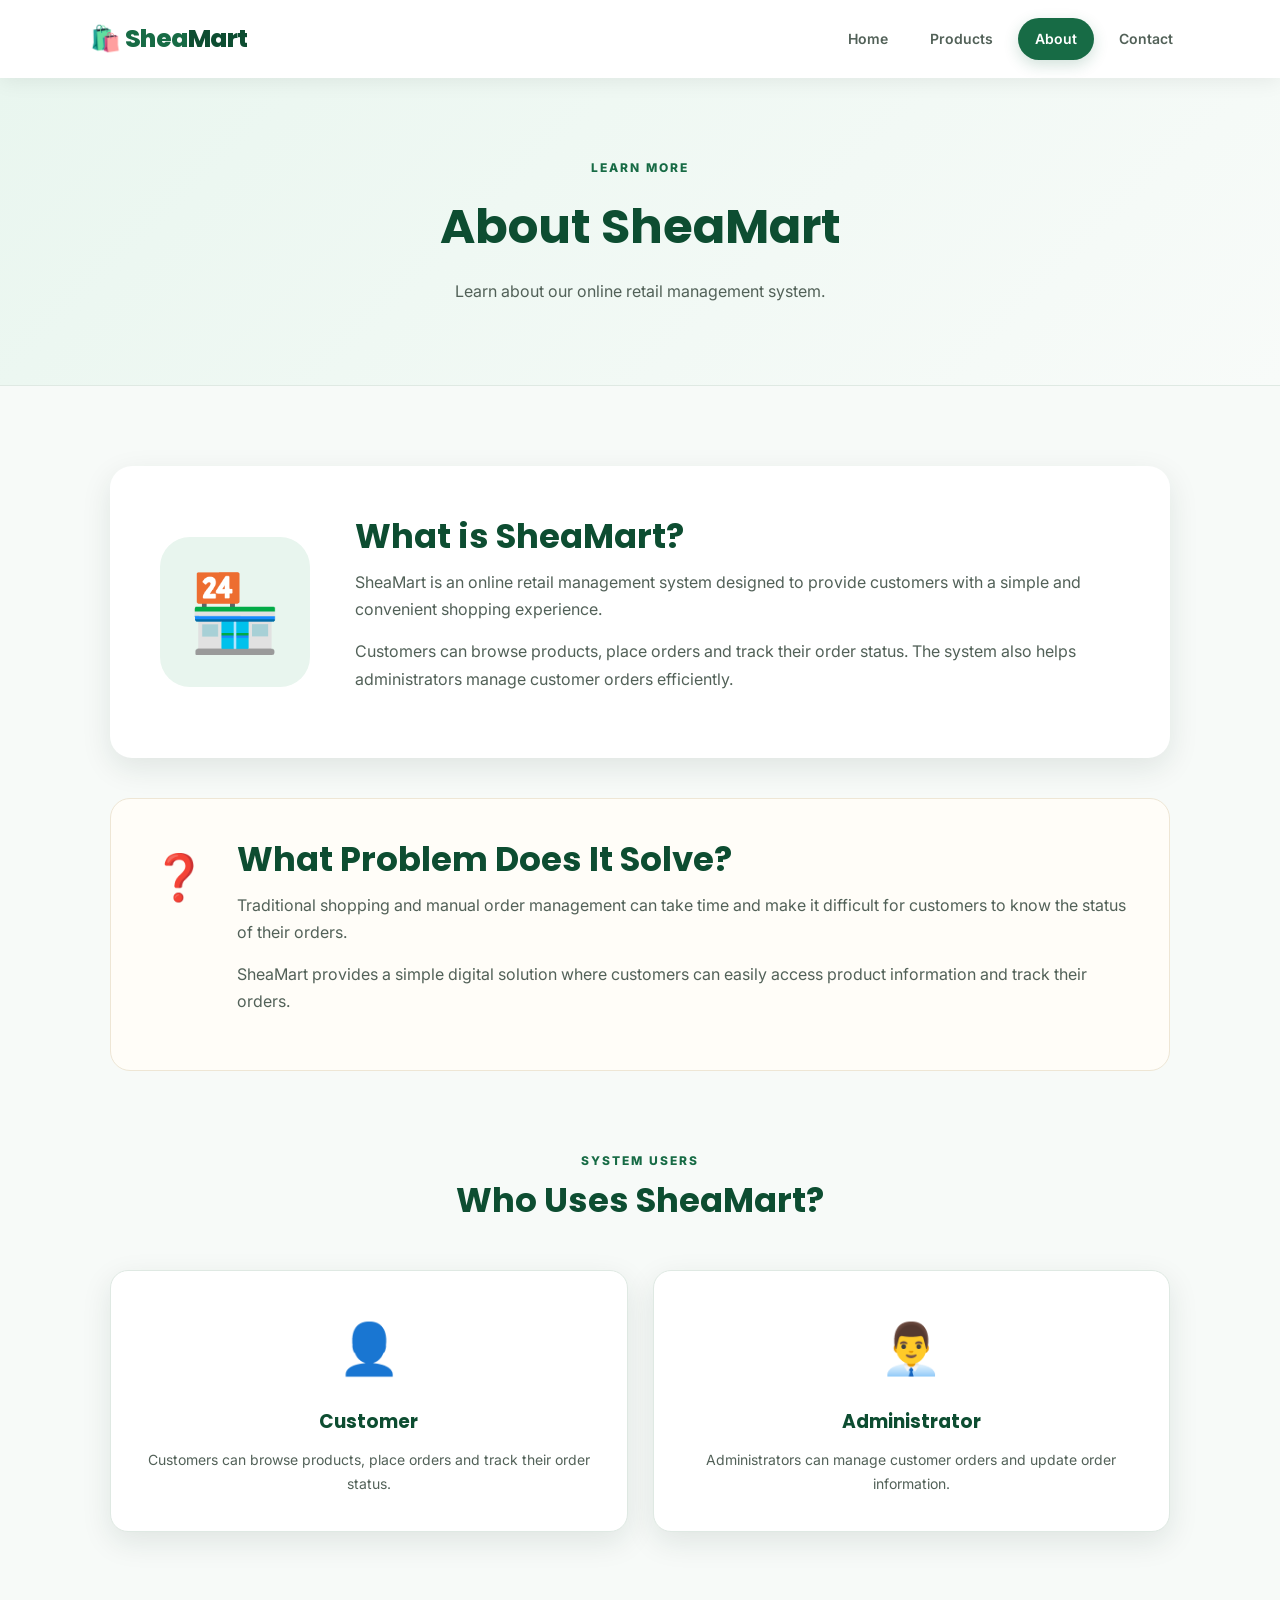
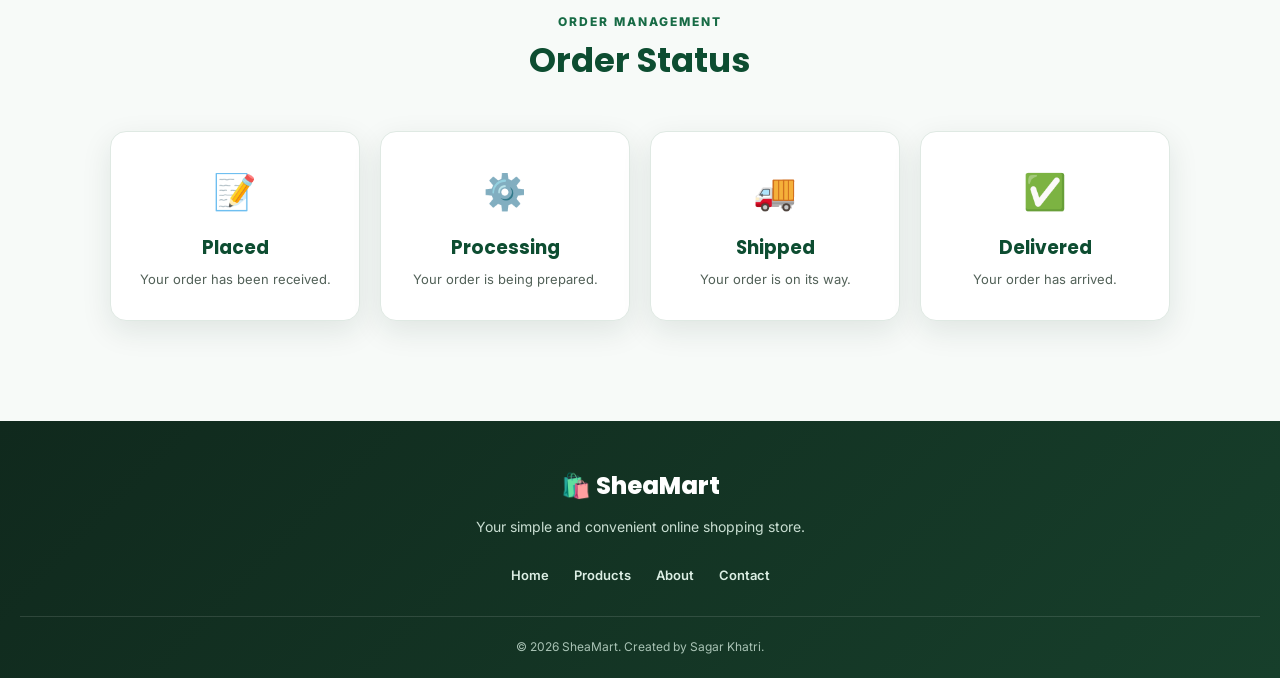
==== about.html @ f66f4bc7 "Add files via upload" ====
<!DOCTYPE html>
<html lang="en">

<head>

    <meta charset="UTF-8">
    <meta name="viewport" content="width=device-width, initial-scale=1.0">

    <title>About | SheaMart</title>

    <link rel="stylesheet" href="style.css">

</head>

<body>


    <!-- HEADER -->

    <header class="header">

        <div class="logo">
            🛍️ <span>Shea</span>Mart
        </div>

        <nav>

            <a href="index.html">
                Home
            </a>

            <a href="products.html">
                Products
            </a>

            <a href="about.html" class="active">
                About
            </a>

            <a href="contact.html">
                Contact
            </a>

        </nav>

    </header>


    <!-- PAGE BANNER -->

    <section class="page-banner">

        <p class="section-label">
            LEARN MORE
        </p>

        <h1>About SheaMart</h1>

        <p>
            Learn about our online retail management system.
        </p>

    </section>


    <!-- ABOUT CONTENT -->

    <section class="about-page">


        <div class="about-box">

            <div class="large-icon">
                🏪
            </div>

            <div>

                <h2>What is SheaMart?</h2>

                <p>
                    SheaMart is an online retail management
                    system designed to provide customers with
                    a simple and convenient shopping experience.
                </p>

                <p>
                    Customers can browse products, place orders
                    and track their order status. The system also
                    helps administrators manage customer orders
                    efficiently.
                </p>

            </div>

        </div>


        <!-- PROBLEM -->

        <div class="information-card">

            <div class="info-icon">
                ❓
            </div>

            <div>

                <h2>What Problem Does It Solve?</h2>

                <p>
                    Traditional shopping and manual order
                    management can take time and make it
                    difficult for customers to know the status
                    of their orders.
                </p>

                <p>
                    SheaMart provides a simple digital solution
                    where customers can easily access product
                    information and track their orders.
                </p>

            </div>

        </div>


        <!-- USERS -->

        <div class="users-section">

            <div class="section-heading">

                <p class="section-label">
                    SYSTEM USERS
                </p>

                <h2>Who Uses SheaMart?</h2>

            </div>


            <div class="user-cards">

                <div class="user-card">

                    <div class="user-icon">
                        👤
                    </div>

                    <h3>Customer</h3>

                    <p>
                        Customers can browse products,
                        place orders and track their
                        order status.
                    </p>

                </div>


                <div class="user-card">

                    <div class="user-icon">
                        👨‍💼
                    </div>

                    <h3>Administrator</h3>

                    <p>
                        Administrators can manage
                        customer orders and update
                        order information.
                    </p>

                </div>

            </div>

        </div>


        <!-- ORDER STATUS -->

        <div class="status-section">

            <div class="section-heading">

                <p class="section-label">
                    ORDER MANAGEMENT
                </p>

                <h2>Order Status</h2>

            </div>


            <div class="status-grid">

                <div class="status-card">
                    <span>📝</span>
                    <h3>Placed</h3>
                    <p>Your order has been received.</p>
                </div>

                <div class="status-card">
                    <span>⚙️</span>
                    <h3>Processing</h3>
                    <p>Your order is being prepared.</p>
                </div>

                <div class="status-card">
                    <span>🚚</span>
                    <h3>Shipped</h3>
                    <p>Your order is on its way.</p>
                </div>

                <div class="status-card">
                    <span>✅</span>
                    <h3>Delivered</h3>
                    <p>Your order has arrived.</p>
                </div>

            </div>

        </div>

    </section>


    <!-- FOOTER -->

    <footer>

        <div class="footer-logo">
            🛍️ SheaMart
        </div>

        <p>
            Your simple and convenient online shopping store.
        </p>

        <div class="footer-links">

            <a href="index.html">Home</a>
            <a href="products.html">Products</a>
            <a href="about.html">About</a>
            <a href="contact.html">Contact</a>

        </div>

        <div class="footer-bottom">
            © 2026 SheaMart. Created by Sagar Khatri.
        </div>

    </footer>


</body>

</html>
---- style.css ----
/* =========================================================
   SHEAMART WEBSITE
   Main Stylesheet
   Created by Sagar Khatri
   ========================================================= */


/* GOOGLE FONTS */

@import url('https://fonts.googleapis.com/css2?family=Inter:wght@400;500;600;700&family=Poppins:wght@500;600;700;800&display=swap');


/* =========================================================
   VARIABLES
   ========================================================= */

:root {

    --green: #176b45;

    --dark-green: #0d4d31;

    --light-green: #e8f5ee;

    --lighter-green: #f4faf6;

    --gold: #d9a441;

    --dark: #17231d;

    --text: #526158;

    --white: #ffffff;

    --background: #f7faf8;

    --border: #dfe9e3;

    --shadow:
        0 10px 30px rgba(23, 50, 38, 0.10);

    --large-shadow:
        0 20px 50px rgba(23, 50, 38, 0.14);
}


/* =========================================================
   RESET
   ========================================================= */

* {

    margin: 0;

    padding: 0;

    box-sizing: border-box;
}


html {

    scroll-behavior: smooth;
}


body {

    font-family: 'Inter', Arial, sans-serif;

    background: var(--background);

    color: var(--dark);

    line-height: 1.7;

    min-height: 100vh;
}


a {

    text-decoration: none;
}


button,
input,
textarea {

    font-family: inherit;
}


/* =========================================================
   HEADER
   ========================================================= */

.header {

    background: var(--white);

    min-height: 78px;

    padding: 0 7%;

    display: flex;

    align-items: center;

    justify-content: space-between;

    position: sticky;

    top: 0;

    z-index: 1000;

    box-shadow:
        0 3px 20px rgba(0, 0, 0, 0.07);
}


/* LOGO */

.logo {

    font-family: 'Poppins', sans-serif;

    font-size: 25px;

    font-weight: 800;

    color: var(--dark-green);

    letter-spacing: -0.5px;
}


.logo span {

    color: var(--green);
}


/* NAVIGATION */

nav {

    display: flex;

    align-items: center;

    gap: 8px;
}


nav a {

    color: var(--text);

    font-size: 14px;

    font-weight: 600;

    padding: 9px 17px;

    border-radius: 25px;

    transition: all 0.3s ease;
}


nav a:hover {

    background: var(--light-green);

    color: var(--green);

    transform: translateY(-2px);
}


nav a.active {

    background: var(--green);

    color: white;

    box-shadow:
        0 5px 15px rgba(23, 107, 69, 0.20);
}


/* =========================================================
   HERO
   ========================================================= */

.hero {

    min-height: 590px;

    padding: 70px 9%;

    display: flex;

    align-items: center;

    justify-content: space-between;

    gap: 60px;

    background:
        linear-gradient(
            135deg,
            #eaf6ef,
            #f7faf8
        );
}


.hero-content {

    max-width: 650px;

    text-align: left;
}


.hero-small {

    color: var(--green);

    font-size: 13px;

    font-weight: 800;

    letter-spacing: 2px;

    margin-bottom: 15px;
}


.hero h1 {

    font-family: 'Poppins', sans-serif;

    font-size: clamp(45px, 6vw, 72px);

    line-height: 1.08;

    color: var(--dark-green);

    margin-bottom: 25px;

    letter-spacing: -2px;
}


.hero-content > p:not(.hero-small) {

    max-width: 570px;

    font-size: 17px;

    color: var(--text);

    margin-bottom: 35px;
}


/* HERO IMAGE */

.hero-image {

    width: 350px;

    height: 350px;

    border-radius: 50%;

    display: flex;

    justify-content: center;

    align-items: center;

    font-size: 130px;

    background: white;

    border: 15px solid #dff0e6;

    box-shadow: var(--large-shadow);

    animation: floating 4s ease-in-out infinite;
}


@keyframes floating {

    0% {
        transform: translateY(0);
    }

    50% {
        transform: translateY(-12px);
    }

    100% {
        transform: translateY(0);
    }
}


/* BUTTON */

.hero-button {

    display: inline-block;

    padding: 14px 28px;

    background:
        linear-gradient(
            135deg,
            var(--dark-green),
            var(--green)
        );

    color: white;

    font-weight: 700;

    border-radius: 10px;

    transition: all 0.3s ease;

    box-shadow:
        0 8px 20px rgba(23, 107, 69, 0.20);
}


.hero-button:hover {

    transform: translateY(-4px);

    box-shadow:
        0 14px 28px rgba(23, 107, 69, 0.28);
}


/* =========================================================
   GENERAL SECTIONS
   ========================================================= */

.section {

    padding: 90px 7%;
}


.section-heading {

    text-align: center;

    max-width: 700px;

    margin: 0 auto 50px;
}


.section-label {

    color: var(--green);

    font-size: 12px;

    font-weight: 800;

    letter-spacing: 2px;

    margin-bottom: 8px;
}


.section-heading h2,
.about-home h2,
.contact-info h2,
.about-box h2,
.information-card h2 {

    font-family: 'Poppins', sans-serif;

    color: var(--dark-green);

    font-size: 34px;

    line-height: 1.2;

    margin-bottom: 12px;
}


.section-heading > p:last-child {

    color: var(--text);
}


/* =========================================================
   CATEGORY CARDS
   ========================================================= */

.category-container {

    max-width: 1200px;

    margin: auto;

    display: grid;

    grid-template-columns:
        repeat(4, 1fr);

    gap: 25px;
}


.category-card {

    background: white;

    padding: 35px 25px;

    border-radius: 18px;

    text-align: center;

    border: 1px solid var(--border);

    box-shadow: var(--shadow);

    transition: all 0.35s ease;
}


.category-card:hover {

    transform: translateY(-10px);

    box-shadow: var(--large-shadow);

    border-color: #b9dac7;
}


.category-icon {

    width: 75px;

    height: 75px;

    margin: 0 auto 20px;

    display: flex;

    justify-content: center;

    align-items: center;

    font-size: 38px;

    background: var(--light-green);

    border-radius: 20px;
}


.category-card h3 {

    font-family: 'Poppins', sans-serif;

    color: var(--dark-green);

    margin-bottom: 10px;

    font-size: 20px;
}


.category-card p {

    color: var(--text);

    font-size: 14px;

    margin-bottom: 18px;
}


.category-card a {

    color: var(--green);

    font-weight: 700;

    font-size: 14px;
}


/* =========================================================
   ABOUT HOME
   ========================================================= */

.about-home {

    max-width: 1150px;

    margin: 30px auto 90px;

    padding: 55px;

    border-radius: 25px;

    background:
        linear-gradient(
            135deg,
            var(--dark-green),
            var(--green)
        );

    color: white;

    display: flex;

    align-items: center;

    gap: 45px;

    box-shadow: var(--large-shadow);
}


.about-icon {

    min-width: 130px;

    height: 130px;

    border-radius: 25px;

    display: flex;

    justify-content: center;

    align-items: center;

    font-size: 65px;

    background: rgba(255, 255, 255, 0.12);
}


.about-home .section-label {

    color: #cce9d9;
}


.about-home h2 {

    color: white;

    margin-bottom: 15px;
}


.about-home p:not(.section-label) {

    color: #dceee4;

    margin-bottom: 25px;

    max-width: 750px;
}


.secondary-button {

    display: inline-block;

    background: white;

    color: var(--dark-green);

    padding: 12px 24px;

    border-radius: 9px;

    font-weight: 700;

    transition: 0.3s;
}


.secondary-button:hover {

    transform: translateY(-3px);

    box-shadow:
        0 8px 20px rgba(0, 0, 0, 0.18);
}


/* =========================================================
   FEATURES
   ========================================================= */

.features {

    max-width: 1100px;

    margin: auto;

    display: grid;

    grid-template-columns:
        repeat(4, 1fr);

    gap: 20px;
}


.feature {

    background: white;

    padding: 30px 20px;

    text-align: center;

    border-radius: 15px;

    border: 1px solid var(--border);

    transition: 0.3s;
}


.feature:hover {

    transform: translateY(-6px);

    box-shadow: var(--shadow);
}


.feature > div {

    font-size: 35px;

    margin-bottom: 10px;
}


.feature h3 {

    color: var(--dark-green);

    font-family: 'Poppins', sans-serif;

    font-size: 17px;

    margin-bottom: 5px;
}


.feature p {

    color: var(--text);

    font-size: 13px;
}


/* =========================================================
   CTA
   ========================================================= */

.cta {

    text-align: center;

    padding: 80px 20px;

    background: var(--light-green);
}


.cta h2 {

    font-family: 'Poppins', sans-serif;

    font-size: 35px;

    color: var(--dark-green);

    margin-bottom: 10px;
}


.cta p {

    color: var(--text);

    margin-bottom: 25px;
}


/* =========================================================
   PAGE BANNER
   ========================================================= */

.page-banner {

    padding: 80px 20px;

    text-align: center;

    background:
        linear-gradient(
            135deg,
            #e9f6ef,
            #f8fbf9
        );

    border-bottom: 1px solid var(--border);
}


.page-banner h1 {

    font-family: 'Poppins', sans-serif;

    font-size: 48px;

    color: var(--dark-green);

    margin-bottom: 10px;
}


.page-banner > p:last-child {

    color: var(--text);
}


/* =========================================================
   SEARCH
   ========================================================= */

.search-section {

    padding: 45px 20px 20px;
}


.search-box {

    max-width: 700px;

    margin: auto;

    padding: 8px;

    background: white;

    border: 1px solid var(--border);

    border-radius: 14px;

    display: flex;

    align-items: center;

    gap: 10px;

    box-shadow: var(--shadow);
}


.search-box > input {

    flex: 1;

    border: none;

    outline: none;

    padding: 13px;

    font-size: 15px;

    background: transparent;
}


.search-box button {

    border: none;

    background: var(--green);

    color: white;

    padding: 12px 22px;

    border-radius: 9px;

    font-weight: 700;

    cursor: pointer;

    transition: 0.3s;
}


.search-box button:hover {

    background: var(--dark-green);
}


/* =========================================================
   PRODUCTS
   ========================================================= */

.products-section {

    padding: 50px 7% 90px;
}


.product-grid {

    max-width: 1200px;

    margin: auto;

    display: grid;

    grid-template-columns:
        repeat(4, 1fr);

    gap: 25px;
}


.product-card {

    background: white;

    border-radius: 18px;

    overflow: hidden;

    border: 1px solid var(--border);

    box-shadow: var(--shadow);

    transition: 0.35s;
}


.product-card:hover {

    transform: translateY(-8px);

    box-shadow: var(--large-shadow);
}


.product-image {

    height: 200px;

    background:
        linear-gradient(
            135deg,
            #e8f5ee,
            #f7faf8
        );

    display: flex;

    align-items: center;

    justify-content: center;

    font-size: 75px;
}


.product-content {

    padding: 23px;
}


.product-category {

    color: var(--green);

    font-size: 11px;

    font-weight: 800;

    text-transform: uppercase;

    letter-spacing: 1px;
}


.product-content h3 {

    font-family: 'Poppins', sans-serif;

    color: var(--dark-green);

    font-size: 20px;

    margin: 5px 0;
}


.product-content p {

    color: var(--text);

    font-size: 13px;

    margin-bottom: 20px;
}


.product-bottom {

    display: flex;

    align-items: center;

    justify-content: space-between;
}


.product-bottom strong {

    color: var(--dark-green);

    font-size: 21px;

    font-family: 'Poppins', sans-serif;
}


.cart-button {

    border: none;

    background: var(--light-green);

    color: var(--green);

    padding: 9px 13px;

    border-radius: 8px;

    font-weight: 700;

    cursor: pointer;

    transition: 0.3s;
}


.cart-button:hover {

    background: var(--green);

    color: white;
}


/* =========================================================
   ABOUT PAGE
   ========================================================= */

.about-page {

    max-width: 1100px;

    margin: auto;

    padding: 80px 20px;
}


.about-box {

    display: flex;

    align-items: center;

    gap: 45px;

    padding: 50px;

    background: white;

    border-radius: 22px;

    box-shadow: var(--shadow);

    margin-bottom: 40px;
}


.large-icon {

    min-width: 150px;

    height: 150px;

    display: flex;

    align-items: center;

    justify-content: center;

    background: var(--light-green);

    border-radius: 30px;

    font-size: 75px;
}


.about-box p,
.information-card p {

    color: var(--text);

    margin-bottom: 15px;
}


/* INFORMATION CARD */

.information-card {

    display: flex;

    gap: 30px;

    padding: 40px;

    background: #fffdf8;

    border: 1px solid #eee6d5;

    border-radius: 20px;

    margin-bottom: 80px;
}


.info-icon {

    font-size: 45px;
}


/* USERS */

.users-section {

    margin-bottom: 80px;
}


.user-cards {

    display: grid;

    grid-template-columns:
        repeat(2, 1fr);

    gap: 25px;
}


.user-card {

    padding: 35px;

    text-align: center;

    background: white;

    border-radius: 18px;

    border: 1px solid var(--border);

    box-shadow: var(--shadow);
}


.user-icon {

    font-size: 50px;

    margin-bottom: 15px;
}


.user-card h3 {

    color: var(--dark-green);

    font-family: 'Poppins', sans-serif;

    margin-bottom: 10px;
}


.user-card p {

    color: var(--text);

    font-size: 14px;
}


/* =========================================================
   ORDER STATUS
   ========================================================= */

.status-grid {

    display: grid;

    grid-template-columns:
        repeat(4, 1fr);

    gap: 20px;
}


.status-card {

    text-align: center;

    padding: 30px 20px;

    background: white;

    border-radius: 16px;

    border: 1px solid var(--border);

    box-shadow: var(--shadow);

    transition: 0.3s;
}


.status-card:hover {

    transform: translateY(-6px);
}


.status-card span {

    font-size: 35px;
}


.status-card h3 {

    color: var(--dark-green);

    font-family: 'Poppins', sans-serif;

    margin: 10px 0 5px;
}


.status-card p {

    color: var(--text);

    font-size: 13px;
}


/* =========================================================
   CONTACT PAGE
   ========================================================= */

.contact-section {

    max-width: 1100px;

    margin: auto;

    padding: 80px 20px;

    display: grid;

    grid-template-columns:
        0.9fr 1.1fr;

    gap: 60px;

    align-items: start;
}


.contact-info {

    padding-top: 15px;
}


.contact-info > p:not(.section-label) {

    color: var(--text);

    margin-bottom: 35px;
}


.contact-item {

    display: flex;

    align-items: center;

    gap: 18px;

    margin-bottom: 25px;
}


.contact-icon {

    width: 50px;

    height: 50px;

    display: flex;

    justify-content: center;

    align-items: center;

    background: var(--light-green);

    border-radius: 12px;

    font-size: 23px;
}


.contact-item h3 {

    color: var(--dark-green);

    font-size: 15px;

    margin-bottom: 2px;
}


.contact-item p {

    color: var(--text);

    font-size: 14px;
}


/* CONTACT FORM */

form {

    background: white;

    padding: 40px;

    border-radius: 22px;

    box-shadow: var(--large-shadow);

    border: 1px solid var(--border);
}


form h2 {

    font-family: 'Poppins', sans-serif;

    color: var(--dark-green);

    font-size: 27px;

    margin-bottom: 5px;
}


form > p {

    color: var(--text);

    font-size: 14px;

    margin-bottom: 25px;
}


form label {

    display: block;

    color: var(--dark-green);

    font-weight: 700;

    font-size: 14px;

    margin-bottom: 7px;
}


form input,
form textarea {

    width: 100%;

    padding: 13px 15px;

    border: 1px solid #d7e2da;

    border-radius: 9px;

    outline: none;

    margin-bottom: 20px;

    font-size: 14px;

    color: var(--dark);

    background: #fbfdfc;

    transition: 0.3s;

    resize: vertical;
}


form input:focus,
form textarea:focus {

    border-color: var(--green);

    background: white;

    box-shadow:
        0 0 0 4px rgba(23, 107, 69, 0.09);
}


form button {

    width: 100%;

    border: none;

    padding: 14px;

    background:
        linear-gradient(
            135deg,
            var(--dark-green),
            var(--green)
        );

    color: white;

    font-weight: 700;

    font-size: 15px;

    border-radius: 9px;

    cursor: pointer;

    transition: 0.3s;
}


form button:hover {

    transform: translateY(-3px);

    box-shadow:
        0 10px 25px rgba(23, 107, 69, 0.22);
}


/* =========================================================
   FOOTER
   ========================================================= */

footer {

    background:
        linear-gradient(
            135deg,
            #10291d,
            #173f2b
        );

    color: white;

    text-align: center;

    padding: 45px 20px 20px;

    margin-top: 20px;
}


.footer-logo {

    font-family: 'Poppins', sans-serif;

    font-size: 24px;

    font-weight: 800;

    margin-bottom: 8px;
}


footer > p {

    color: #c9ded2;

    font-size: 14px;

    margin-bottom: 25px;
}


.footer-links {

    display: flex;

    justify-content: center;

    gap: 25px;

    margin-bottom: 30px;
}


.footer-links a {

    color: #dceee4;

    font-size: 13px;

    font-weight: 600;

    transition: 0.3s;
}


.footer-links a:hover {

    color: white;
}


.footer-bottom {

    border-top: 1px solid rgba(255,255,255,0.12);

    padding-top: 20px;

    color: #a9c3b5;

    font-size: 12px;
}


/* =========================================================
   RESPONSIVE DESIGN
   ========================================================= */


/* TABLET */

@media (max-width: 1000px) {

    .header {

        padding: 0 4%;
    }


    .category-container {

        grid-template-columns:
            repeat(2, 1fr);
    }


    .features {

        grid-template-columns:
            repeat(2, 1fr);
    }


    .product-grid {

        grid-template-columns:
            repeat(2, 1fr);
    }


    .status-grid {

        grid-template-columns:
            repeat(2, 1fr);
    }


    .hero {

        padding: 60px 6%;
    }


    .hero-image {

        width: 280px;

        height: 280px;

        font-size: 100px;
    }

}


/* MOBILE */

@media (max-width: 700px) {

    .header {

        flex-direction: column;

        padding: 18px 15px;

        gap: 15px;

        position: relative;
    }


    nav {

        flex-wrap: wrap;

        justify-content: center;
    }


    nav a {

        font-size: 13px;

        padding: 8px 12px;
    }


    .hero {

        flex-direction: column;

        text-align: center;

        padding: 55px 20px;

        gap: 40px;
    }


    .hero-content {

        text-align: center;
    }


    .hero h1 {

        font-size: 43px;

        letter-spacing: -1px;
    }


    .hero-content > p:not(.hero-small) {

        font-size: 15px;
    }


    .hero-image {

        width: 220px;

        height: 220px;

        font-size: 80px;

        border-width: 10px;
    }


    .section {

        padding: 65px 20px;
    }


    .section-heading h2,
    .about-home h2,
    .contact-info h2,
    .about-box h2,
    .information-card h2 {

        font-size: 27px;
    }


    .category-container,
    .features,
    .product-grid,
    .status-grid {

        grid-template-columns: 1fr;
    }


    .about-home {

        margin: 20px;

        padding: 35px 25px;

        flex-direction: column;

        text-align: center;
    }


    .about-icon {

        min-width: 100px;

        width: 100px;

        height: 100px;

        font-size: 50px;
    }


    .page-banner {

        padding: 60px 20px;
    }


    .page-banner h1 {

        font-size: 38px;
    }


    .search-box {

        flex-wrap: wrap;

        padding: 10px;
    }


    .search-box input {

        min-width: 150px;
    }


    .search-box button {

        width: 100%;
    }


    .about-box {

        flex-direction: column;

        padding: 30px 25px;

        text-align: center;
    }


    .large-icon {

        min-width: 110px;

        width: 110px;

        height: 110px;

        font-size: 55px;
    }


    .information-card {

        flex-direction: column;

        padding: 30px 25px;

        text-align: center;
    }


    .user-cards {

        grid-template-columns: 1fr;
    }


    .contact-section {

        grid-template-columns: 1fr;

        gap: 40px;

        padding: 60px 20px;
    }


    form {

        padding: 30px 22px;
    }


    .footer-links {

        flex-wrap: wrap;

        gap: 15px;
    }

}


/* SMALL MOBILE */

@media (max-width: 400px) {

    .logo {

        font-size: 22px;
    }


    nav a {

        padding: 7px 9px;

        font-size: 12px;
    }


    .hero h1 {

        font-size: 36px;
    }


    .page-banner h1 {

        font-size: 32px;
    }

}
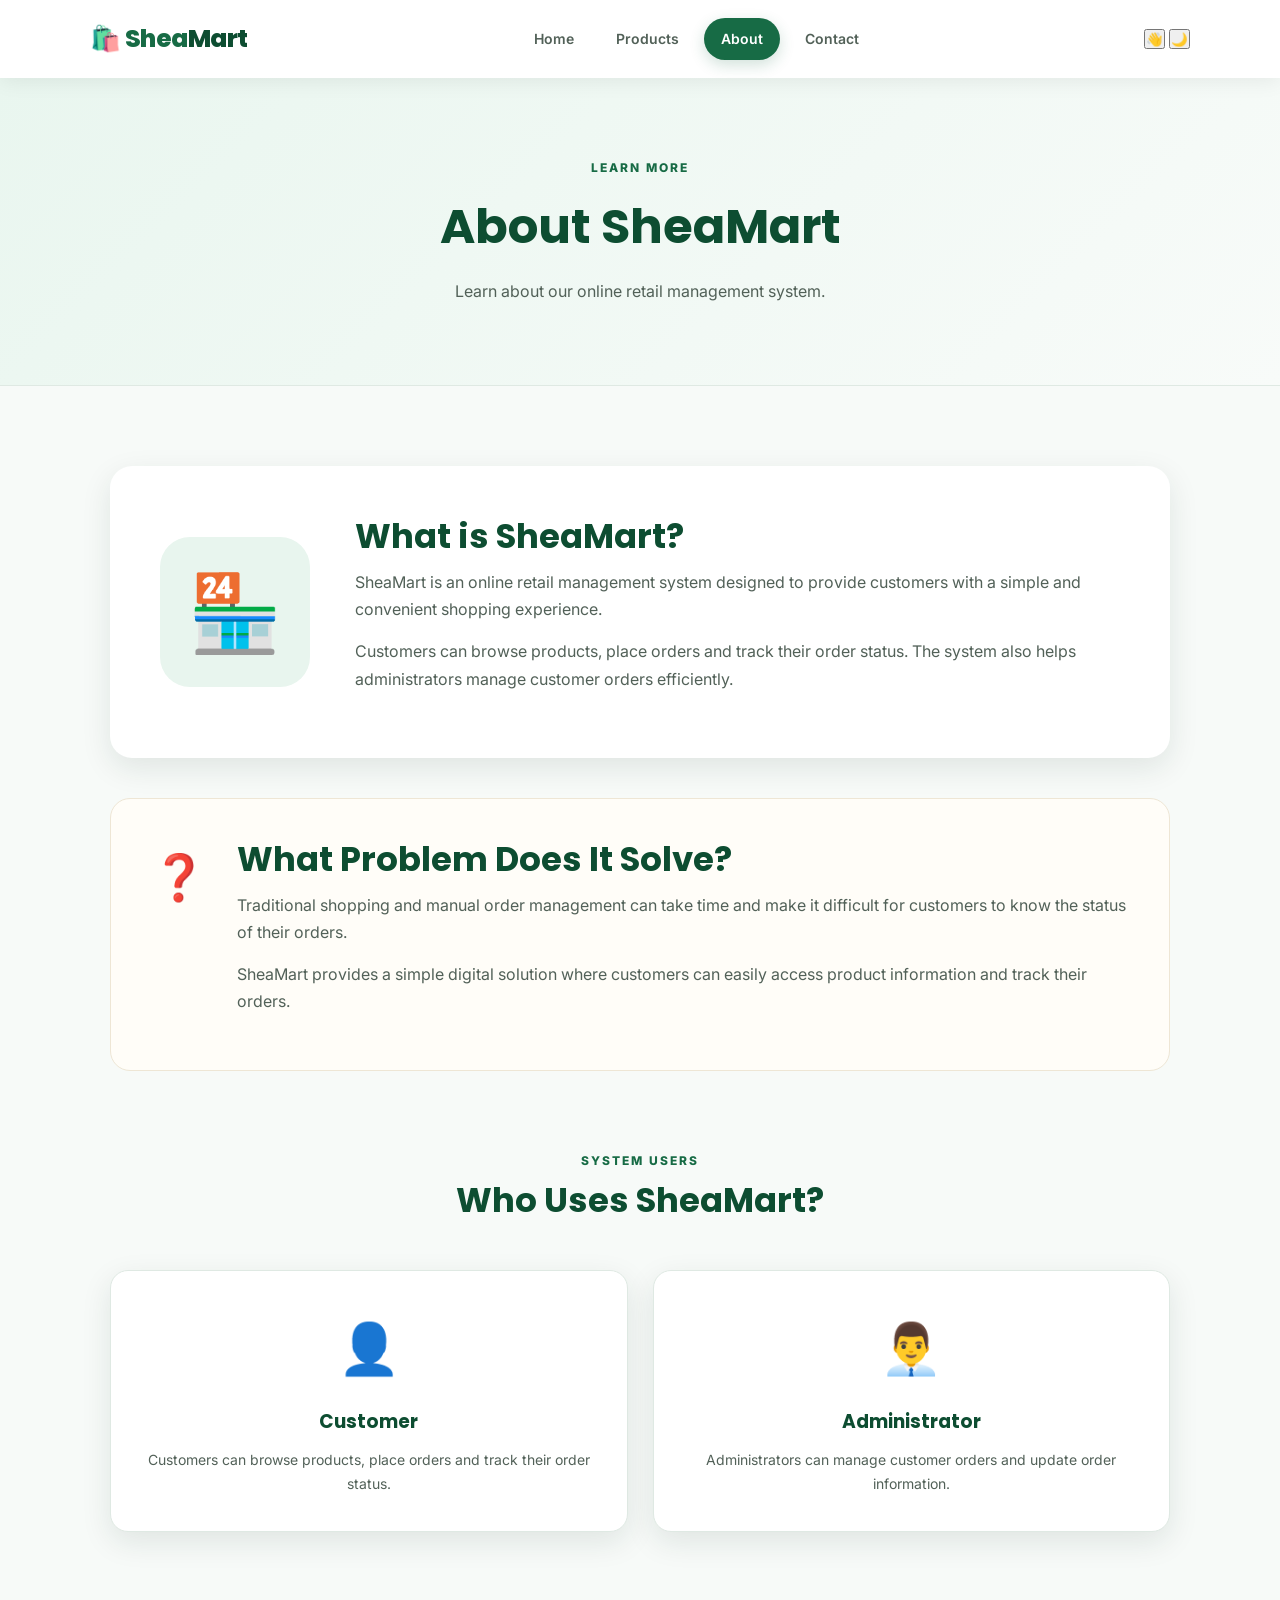
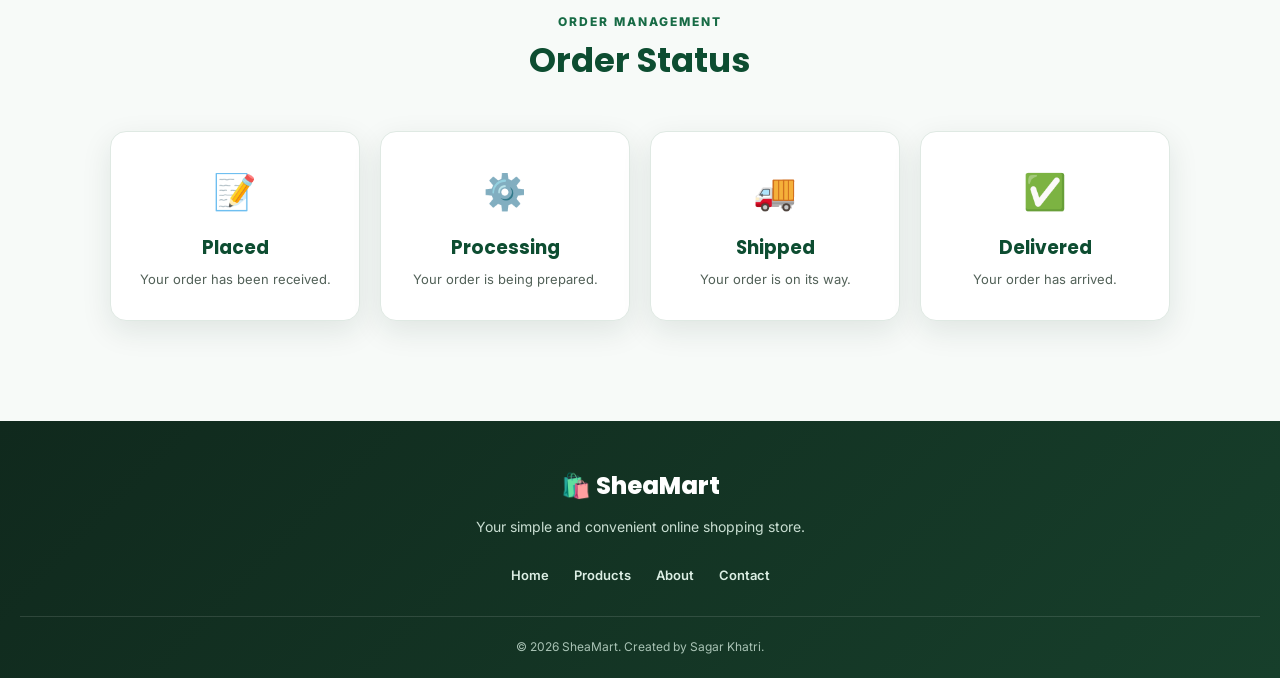
==== commit 2bb2f6a0: "Update about.html Update the code" ====
--- a/about.html
+++ b/about.html
@@ -42,6 +42,18 @@
             </a>
 
         </nav>
+
+        <div class="header-actions">
+
+            <button class="icon-btn" onclick="welcomeUser()" title="Welcome message">
+                👋
+            </button>
+
+            <button class="icon-btn" id="darkModeBtn" onclick="toggleDarkMode()" title="Toggle dark mode">
+                🌙
+            </button>
+
+        </div>
 
     </header>
 
@@ -257,6 +269,8 @@
     </footer>
 
 
+    <script src="script.js"></script>
+
 </body>
 
-</html>+</html>
